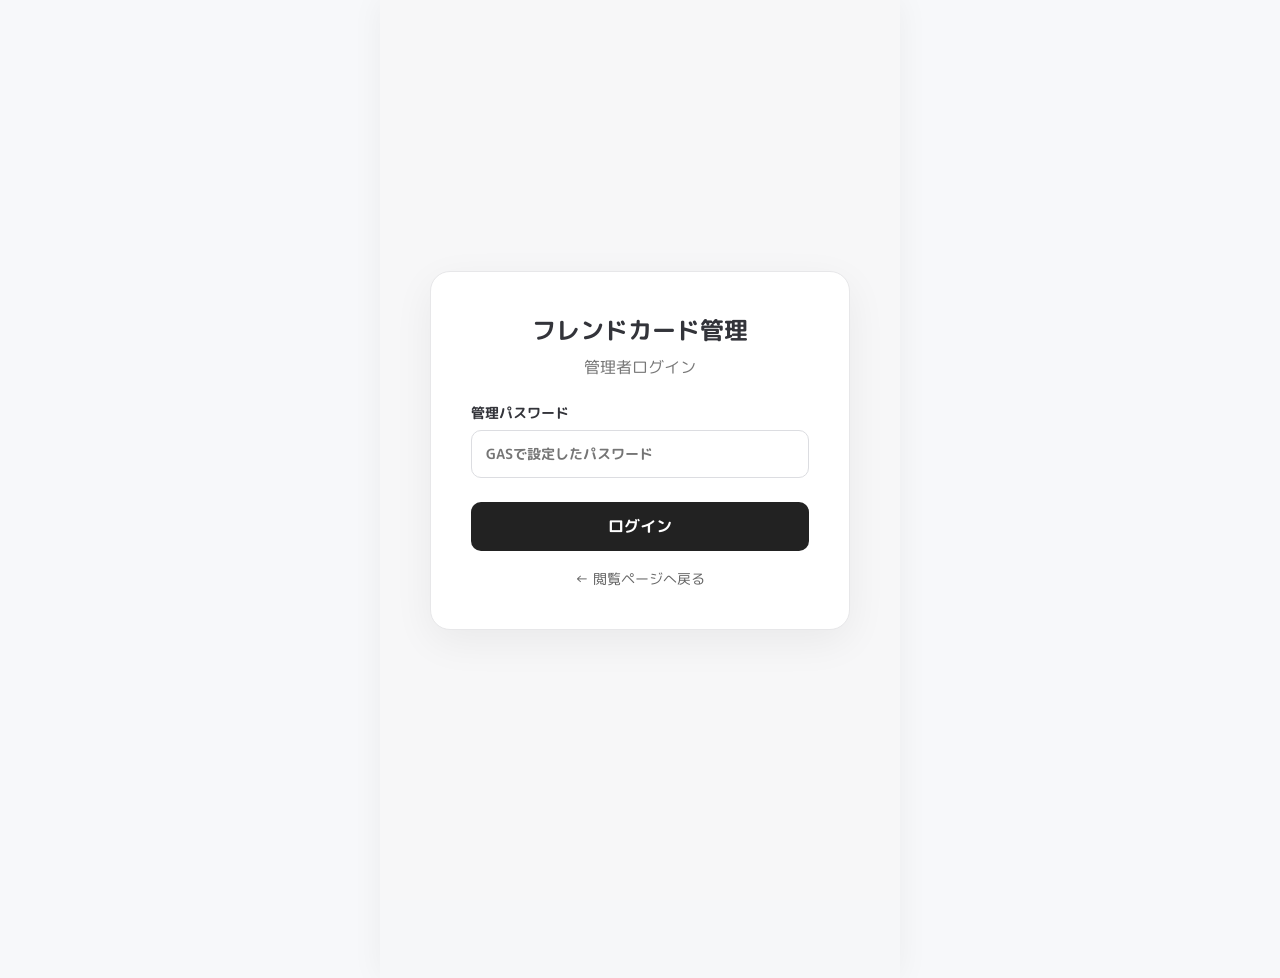
==== edit.html @ 9139710c "Add files via upload" ====
<!doctype html><html lang="ja"><head><meta charset="utf-8"><meta name="viewport" content="width=device-width,initial-scale=1"><meta name="theme-color" content="#ffffff"><title>フレンドカード管理</title><link rel="preconnect" href="https://fonts.googleapis.com"><link rel="preconnect" href="https://fonts.gstatic.com" crossorigin><link href="https://fonts.googleapis.com/css2?family=M+PLUS+Rounded+1c:wght@400;500;600;700&display=swap" rel="stylesheet"><link rel="stylesheet" href="assets/style.css"></head><body><script src="assets/config.js"></script><script src="assets/edit.js"></script></body></html>
---- assets/style.css ----
:root{--text:#33343a;--sub:#8a8d96;--line:#e8e9ed;--bg:#f7f8fa;--card:#fff;--accent:#777b86;--danger:#d9535f;--radius:14px}*{box-sizing:border-box}html,body{margin:0;min-height:100%;font-family:"M PLUS Rounded 1c",system-ui,sans-serif;color:var(--text);background:var(--bg)}body{max-width:520px;margin:auto;padding-bottom:78px}button,input{font:inherit}button{cursor:pointer}.header{position:sticky;top:0;z-index:20;background:rgba(255,255,255,.94);backdrop-filter:blur(12px);border-bottom:1px solid var(--line)}.header-inner{height:58px;padding:0 14px;display:flex;align-items:center;justify-content:space-between}.title{font-size:16px;font-weight:700}.head-actions{display:flex;gap:6px}.btn{border:1px solid var(--line);background:#fff;color:var(--text);border-radius:10px;padding:8px 11px;font-size:12px}.btn.primary{background:#33343a;color:#fff;border-color:#33343a}.btn.danger{color:var(--danger)}.hero{padding:18px 14px 10px}.search{display:flex;align-items:center;gap:8px;background:#fff;border:1px solid var(--line);border-radius:12px;padding:0 12px;height:44px}.search input{border:0;outline:0;width:100%;background:transparent;font-size:14px}.tabs{display:flex;gap:6px;overflow:auto;padding:8px 14px 12px;scrollbar-width:none}.tabs::-webkit-scrollbar{display:none}.tab{white-space:nowrap;border:1px solid var(--line);background:#fff;border-radius:999px;padding:7px 13px;font-size:12px;color:var(--sub)}.tab.active{background:#33343a;color:#fff;border-color:#33343a}.grid{display:grid;grid-template-columns:repeat(2,minmax(0,1fr));gap:10px;padding:0 12px}.card{background:#fff;border:1px solid var(--line);border-radius:14px;overflow:hidden;box-shadow:0 2px 10px rgba(20,20,30,.04)}.card-img{aspect-ratio:2/3;background:#f0f1f3;overflow:hidden}.card-img img{width:100%;height:100%;object-fit:cover;display:block}.card-info{padding:9px 10px}.chara{font-size:12px;font-weight:600;white-space:nowrap;overflow:hidden;text-overflow:ellipsis}.code{font-size:11px;color:var(--sub);margin-top:3px}.empty{text-align:center;color:var(--sub);padding:60px 20px}.pager{display:flex;justify-content:center;gap:8px;padding:18px}.bottom{position:fixed;bottom:0;left:50%;transform:translateX(-50%);width:min(520px,100%);background:rgba(255,255,255,.96);backdrop-filter:blur(10px);border-top:1px solid var(--line);display:flex;padding:8px;gap:8px;z-index:30}.bottom a{flex:1;text-align:center;text-decoration:none;color:var(--text);font-size:12px;padding:10px;border-radius:10px}.bottom a.active{background:#f0f1f3;font-weight:700}.modal{position:fixed;inset:0;background:rgba(0,0,0,.62);z-index:50;display:none;align-items:center;justify-content:center;padding:18px}.modal.open{display:flex}.modal img{max-width:min(460px,94vw);max-height:90vh;border-radius:12px;object-fit:contain;background:#fff}.close{position:fixed;right:14px;top:14px;border:0;background:#fff;width:40px;height:40px;border-radius:50%;font-size:20px}.admin{padding:14px}.upload{border:1.5px dashed #cfd1d7;background:#fff;border-radius:14px;padding:22px;text-align:center;margin-bottom:12px}.upload input{display:none}.upload-label{display:inline-block;border:1px solid var(--line);border-radius:10px;padding:10px 14px;font-size:13px;background:#fff}.hint{font-size:11px;color:var(--sub);margin-top:8px}.section{margin:20px 0 9px;font-size:13px;font-weight:700}.admin-grid{display:grid;gap:10px}.edit-card{background:#fff;border:1px solid var(--line);border-radius:14px;padding:10px;display:grid;grid-template-columns:86px 1fr;gap:10px}.edit-card img{width:86px;height:129px;object-fit:cover;border-radius:9px;background:#f0f1f3}.fields{display:flex;flex-direction:column;gap:7px}.fields input{width:100%;border:1px solid var(--line);border-radius:9px;padding:8px 9px;outline:none}.fields input:focus{border-color:#aaa}.row{display:flex;gap:6px}.row .btn{flex:1}.status{font-size:10px;color:#4d8b5d;min-height:14px}.check{position:absolute}.selectable{position:relative}.selectbox{position:absolute;top:7px;left:7px;width:23px;height:23px;border-radius:7px;border:1px solid #bbb;background:#fff;z-index:2;display:none}.selectbox.on{display:block}.selectbox.checked{background:#33343a;color:#fff;text-align:center;line-height:23px}.bar{position:fixed;bottom:0;left:50%;transform:translateX(-50%);width:min(520px,100%);z-index:40;background:#33343a;color:#fff;padding:10px 12px;display:none;align-items:center;gap:8px}.bar.show{display:flex}.bar .count{flex:1;font-size:12px}.bar button{border:0;border-radius:9px;padding:8px 11px}.toast{position:fixed;left:50%;bottom:76px;transform:translateX(-50%);background:#33343a;color:#fff;border-radius:999px;padding:9px 14px;font-size:11px;opacity:0;pointer-events:none;transition:.2s;z-index:60}.toast.show{opacity:1}.setup-warning{margin:14px;padding:14px;border:1px solid #ead6a0;background:#fffaf0;border-radius:12px;font-size:12px;line-height:1.7}.settings{padding:14px;background:#fff;border:1px solid var(--line);border-radius:14px;margin-top:14px}.settings code{word-break:break-all}.loading{text-align:center;padding:50px;color:var(--sub)}@media(min-width:521px){body{box-shadow:0 0 30px rgba(0,0,0,.05);min-height:100vh}}

/* ===== Responsive PC layout ===== */
@media (min-width: 768px) {
  body { background: #f6f7f9; }
  .app { max-width: 1280px; margin: 0 auto; min-height: 100vh; background: #fff; box-shadow: 0 0 30px rgba(0,0,0,.05); }
  .header { position: sticky; top: 0; z-index: 20; padding: 18px 32px; border-bottom: 1px solid #eee; background: rgba(255,255,255,.96); backdrop-filter: blur(10px); }
  .header-inner { max-width: 1216px; margin: 0 auto; }
  .search { max-width: 760px; }
  .tabs { padding: 14px 32px; gap: 8px; overflow-x: auto; white-space: nowrap; }
  .tabs button { padding: 9px 16px; }
  .main { padding: 24px 32px 48px; }
  .card-grid { max-width: 1216px; margin: 0 auto; grid-template-columns: repeat(5, minmax(0,1fr)); gap: 18px; }
  .card { border-radius: 12px; }
  .card img { width: 100%; height: auto; aspect-ratio: 59 / 86; object-fit: cover; }
  .pager { margin: 30px auto 0; }
  .bottom-nav { position: sticky; bottom: 0; max-width: 1216px; margin: 0 auto; border-top: 1px solid #eee; }
  .modal { align-items: center; padding: 32px; }
  .modal-content { max-width: 620px; max-height: 90vh; border-radius: 16px; }
  .modal img { max-height: 76vh; object-fit: contain; }

  /* edit page */
  .admin { max-width: 1216px; margin: 0 auto; padding: 28px 32px 56px; }
  .upload-panel { padding: 24px; border-radius: 16px; }
  .edit-list { display: grid; grid-template-columns: repeat(4, minmax(0,1fr)); gap: 18px; }
  .edit-card { min-width: 0; }
}

@media (min-width: 1100px) {
  .card-grid { grid-template-columns: repeat(6, minmax(0,1fr)); }
  .edit-list { grid-template-columns: repeat(5, minmax(0,1fr)); }
}

@media (min-width: 768px) and (max-width: 1099px) {
  .card-grid { grid-template-columns: repeat(4, minmax(0,1fr)); }
  .edit-list { grid-template-columns: repeat(3, minmax(0,1fr)); }
}

/* 管理者ログイン */
.login-page{min-height:100vh;display:grid;place-items:center;padding:24px;background:#f7f7f8}
.login-box{width:min(100%,420px);background:#fff;border:1px solid #e7e7e9;border-radius:20px;padding:32px;box-shadow:0 12px 40px rgba(0,0,0,.06)}
.login-title{font-size:24px;font-weight:700;text-align:center}.login-sub{text-align:center;color:#777;margin:8px 0 24px}.login-box label{display:block;font-size:14px;font-weight:600;margin:16px 0}.login-box input{display:block;width:100%;box-sizing:border-box;margin-top:7px;padding:13px 14px;border:1px solid #dcdde1;border-radius:10px;font:inherit;outline:none}.login-box input:focus{border-color:#999}.primary{border:0;border-radius:10px;background:#222;color:#fff;padding:13px 18px;font:inherit;font-weight:600;cursor:pointer}.login-btn{width:100%;margin-top:8px}.login-btn:disabled{opacity:.6}.login-error{padding:10px 12px;border-radius:10px;background:#fff0f0;color:#c33;font-size:13px}.back-link{display:block;text-align:center;color:#666;text-decoration:none;margin-top:18px;font-size:14px}.admin-user{font-size:12px;color:#888;margin-top:3px}
@media (min-width:768px){.login-box{padding:40px}}
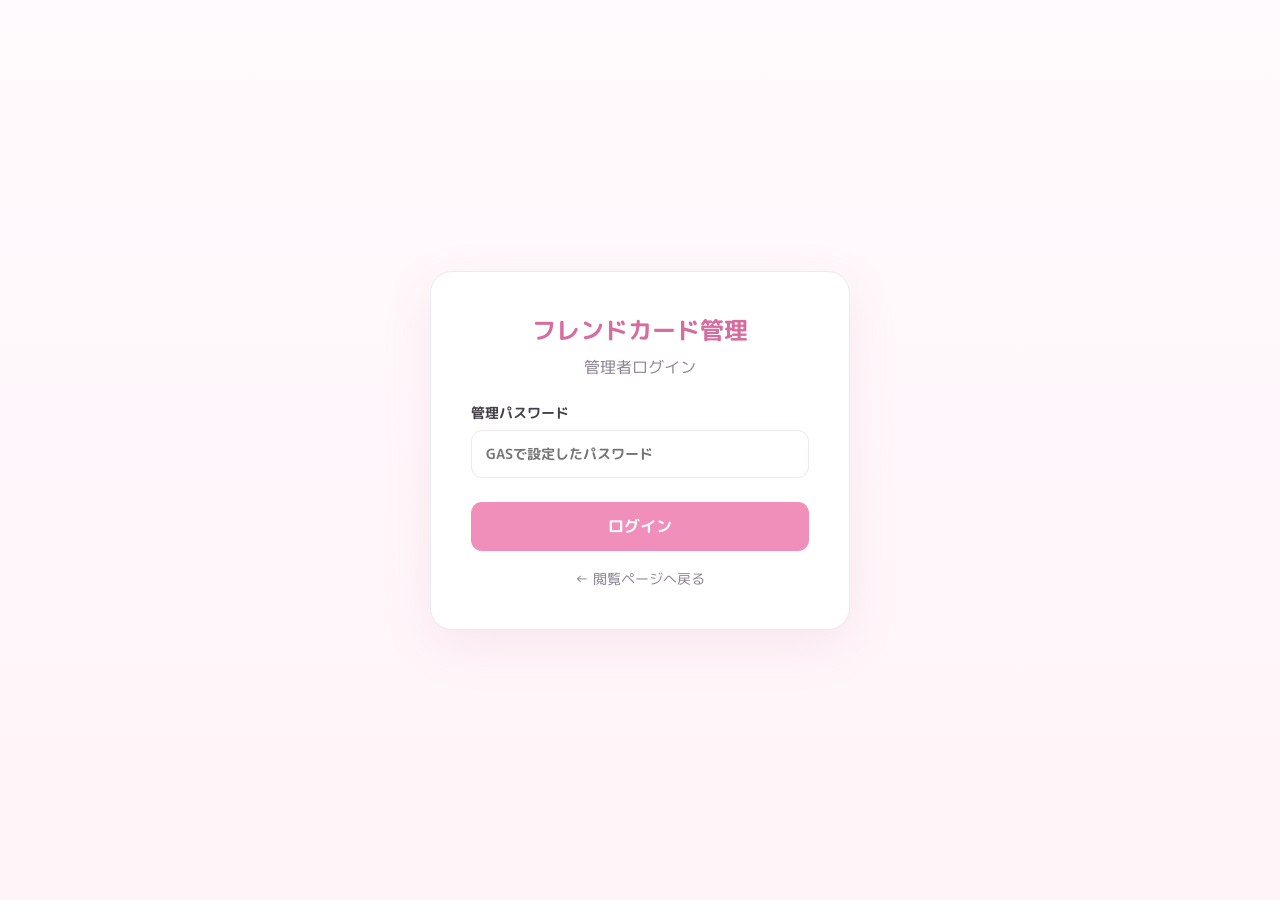
==== commit 1bfcca63: "Update edit.html" ====
--- a/edit.html
+++ b/edit.html
@@ -1 +1 @@
-<!doctype html><html lang="ja"><head><meta charset="utf-8"><meta name="viewport" content="width=device-width,initial-scale=1"><meta name="theme-color" content="#ffffff"><title>フレンドカード管理</title><link rel="preconnect" href="https://fonts.googleapis.com"><link rel="preconnect" href="https://fonts.gstatic.com" crossorigin><link href="https://fonts.googleapis.com/css2?family=M+PLUS+Rounded+1c:wght@400;500;600;700&display=swap" rel="stylesheet"><link rel="stylesheet" href="assets/style.css"></head><body><script src="assets/config.js"></script><script src="assets/edit.js"></script></body></html>
+<!doctype html><html lang="ja"><head><meta charset="utf-8"><meta name="viewport" content="width=device-width,initial-scale=1"><meta name="theme-color" content="#ffffff"><title>フレンドカード管理</title><link rel="preconnect" href="https://fonts.googleapis.com"><link rel="preconnect" href="https://fonts.gstatic.com" crossorigin><link href="https://fonts.googleapis.com/css2?family=M+PLUS+Rounded+1c:wght@400;500;600;700&display=swap" rel="stylesheet"><link rel="stylesheet" href="assets/style.css?v=20260907-9"></head><body><script src="assets/config.js"></script><script src="assets/edit.js?v=20260907-9"></script></body></html>
--- a/assets/style.css
+++ b/assets/style.css
@@ -1,43 +1,1047 @@
-:root{--text:#33343a;--sub:#8a8d96;--line:#e8e9ed;--bg:#f7f8fa;--card:#fff;--accent:#777b86;--danger:#d9535f;--radius:14px}*{box-sizing:border-box}html,body{margin:0;min-height:100%;font-family:"M PLUS Rounded 1c",system-ui,sans-serif;color:var(--text);background:var(--bg)}body{max-width:520px;margin:auto;padding-bottom:78px}button,input{font:inherit}button{cursor:pointer}.header{position:sticky;top:0;z-index:20;background:rgba(255,255,255,.94);backdrop-filter:blur(12px);border-bottom:1px solid var(--line)}.header-inner{height:58px;padding:0 14px;display:flex;align-items:center;justify-content:space-between}.title{font-size:16px;font-weight:700}.head-actions{display:flex;gap:6px}.btn{border:1px solid var(--line);background:#fff;color:var(--text);border-radius:10px;padding:8px 11px;font-size:12px}.btn.primary{background:#33343a;color:#fff;border-color:#33343a}.btn.danger{color:var(--danger)}.hero{padding:18px 14px 10px}.search{display:flex;align-items:center;gap:8px;background:#fff;border:1px solid var(--line);border-radius:12px;padding:0 12px;height:44px}.search input{border:0;outline:0;width:100%;background:transparent;font-size:14px}.tabs{display:flex;gap:6px;overflow:auto;padding:8px 14px 12px;scrollbar-width:none}.tabs::-webkit-scrollbar{display:none}.tab{white-space:nowrap;border:1px solid var(--line);background:#fff;border-radius:999px;padding:7px 13px;font-size:12px;color:var(--sub)}.tab.active{background:#33343a;color:#fff;border-color:#33343a}.grid{display:grid;grid-template-columns:repeat(2,minmax(0,1fr));gap:10px;padding:0 12px}.card{background:#fff;border:1px solid var(--line);border-radius:14px;overflow:hidden;box-shadow:0 2px 10px rgba(20,20,30,.04)}.card-img{aspect-ratio:2/3;background:#f0f1f3;overflow:hidden}.card-img img{width:100%;height:100%;object-fit:cover;display:block}.card-info{padding:9px 10px}.chara{font-size:12px;font-weight:600;white-space:nowrap;overflow:hidden;text-overflow:ellipsis}.code{font-size:11px;color:var(--sub);margin-top:3px}.empty{text-align:center;color:var(--sub);padding:60px 20px}.pager{display:flex;justify-content:center;gap:8px;padding:18px}.bottom{position:fixed;bottom:0;left:50%;transform:translateX(-50%);width:min(520px,100%);background:rgba(255,255,255,.96);backdrop-filter:blur(10px);border-top:1px solid var(--line);display:flex;padding:8px;gap:8px;z-index:30}.bottom a{flex:1;text-align:center;text-decoration:none;color:var(--text);font-size:12px;padding:10px;border-radius:10px}.bottom a.active{background:#f0f1f3;font-weight:700}.modal{position:fixed;inset:0;background:rgba(0,0,0,.62);z-index:50;display:none;align-items:center;justify-content:center;padding:18px}.modal.open{display:flex}.modal img{max-width:min(460px,94vw);max-height:90vh;border-radius:12px;object-fit:contain;background:#fff}.close{position:fixed;right:14px;top:14px;border:0;background:#fff;width:40px;height:40px;border-radius:50%;font-size:20px}.admin{padding:14px}.upload{border:1.5px dashed #cfd1d7;background:#fff;border-radius:14px;padding:22px;text-align:center;margin-bottom:12px}.upload input{display:none}.upload-label{display:inline-block;border:1px solid var(--line);border-radius:10px;padding:10px 14px;font-size:13px;background:#fff}.hint{font-size:11px;color:var(--sub);margin-top:8px}.section{margin:20px 0 9px;font-size:13px;font-weight:700}.admin-grid{display:grid;gap:10px}.edit-card{background:#fff;border:1px solid var(--line);border-radius:14px;padding:10px;display:grid;grid-template-columns:86px 1fr;gap:10px}.edit-card img{width:86px;height:129px;object-fit:cover;border-radius:9px;background:#f0f1f3}.fields{display:flex;flex-direction:column;gap:7px}.fields input{width:100%;border:1px solid var(--line);border-radius:9px;padding:8px 9px;outline:none}.fields input:focus{border-color:#aaa}.row{display:flex;gap:6px}.row .btn{flex:1}.status{font-size:10px;color:#4d8b5d;min-height:14px}.check{position:absolute}.selectable{position:relative}.selectbox{position:absolute;top:7px;left:7px;width:23px;height:23px;border-radius:7px;border:1px solid #bbb;background:#fff;z-index:2;display:none}.selectbox.on{display:block}.selectbox.checked{background:#33343a;color:#fff;text-align:center;line-height:23px}.bar{position:fixed;bottom:0;left:50%;transform:translateX(-50%);width:min(520px,100%);z-index:40;background:#33343a;color:#fff;padding:10px 12px;display:none;align-items:center;gap:8px}.bar.show{display:flex}.bar .count{flex:1;font-size:12px}.bar button{border:0;border-radius:9px;padding:8px 11px}.toast{position:fixed;left:50%;bottom:76px;transform:translateX(-50%);background:#33343a;color:#fff;border-radius:999px;padding:9px 14px;font-size:11px;opacity:0;pointer-events:none;transition:.2s;z-index:60}.toast.show{opacity:1}.setup-warning{margin:14px;padding:14px;border:1px solid #ead6a0;background:#fffaf0;border-radius:12px;font-size:12px;line-height:1.7}.settings{padding:14px;background:#fff;border:1px solid var(--line);border-radius:14px;margin-top:14px}.settings code{word-break:break-all}.loading{text-align:center;padding:50px;color:var(--sub)}@media(min-width:521px){body{box-shadow:0 0 30px rgba(0,0,0,.05);min-height:100vh}}
-
-/* ===== Responsive PC layout ===== */
-@media (min-width: 768px) {
-  body { background: #f6f7f9; }
-  .app { max-width: 1280px; margin: 0 auto; min-height: 100vh; background: #fff; box-shadow: 0 0 30px rgba(0,0,0,.05); }
-  .header { position: sticky; top: 0; z-index: 20; padding: 18px 32px; border-bottom: 1px solid #eee; background: rgba(255,255,255,.96); backdrop-filter: blur(10px); }
-  .header-inner { max-width: 1216px; margin: 0 auto; }
-  .search { max-width: 760px; }
-  .tabs { padding: 14px 32px; gap: 8px; overflow-x: auto; white-space: nowrap; }
-  .tabs button { padding: 9px 16px; }
-  .main { padding: 24px 32px 48px; }
-  .card-grid { max-width: 1216px; margin: 0 auto; grid-template-columns: repeat(5, minmax(0,1fr)); gap: 18px; }
-  .card { border-radius: 12px; }
-  .card img { width: 100%; height: auto; aspect-ratio: 59 / 86; object-fit: cover; }
-  .pager { margin: 30px auto 0; }
-  .bottom-nav { position: sticky; bottom: 0; max-width: 1216px; margin: 0 auto; border-top: 1px solid #eee; }
-  .modal { align-items: center; padding: 32px; }
-  .modal-content { max-width: 620px; max-height: 90vh; border-radius: 16px; }
-  .modal img { max-height: 76vh; object-fit: contain; }
-
-  /* edit page */
-  .admin { max-width: 1216px; margin: 0 auto; padding: 28px 32px 56px; }
-  .upload-panel { padding: 24px; border-radius: 16px; }
-  .edit-list { display: grid; grid-template-columns: repeat(4, minmax(0,1fr)); gap: 18px; }
-  .edit-card { min-width: 0; }
-}
-
-@media (min-width: 1100px) {
-  .card-grid { grid-template-columns: repeat(6, minmax(0,1fr)); }
-  .edit-list { grid-template-columns: repeat(5, minmax(0,1fr)); }
-}
-
-@media (min-width: 768px) and (max-width: 1099px) {
-  .card-grid { grid-template-columns: repeat(4, minmax(0,1fr)); }
-  .edit-list { grid-template-columns: repeat(3, minmax(0,1fr)); }
+:root{
+  --text:#493943;
+  --sub:#987b8a;
+  --line:#f1dce6;
+  --bg:#fff9fc;
+  --card:#ffffff;
+  --accent:#e991b7;
+  --accent-dark:#d96d9f;
+  --accent-soft:#fdebf3;
+  --danger:#d9535f;
+  --radius:18px;
+  --shadow:0 8px 28px rgba(190,112,150,.10);
+  --shadow-hover:0 18px 42px rgba(190,112,150,.20);
+}
+
+*{box-sizing:border-box}
+html,body{
+  margin:0;
+  min-height:100%;
+  font-family:"M PLUS Rounded 1c",system-ui,sans-serif;
+  color:var(--text);
+  background:var(--bg)
+}
+body{
+  margin:auto;
+  padding-bottom:24px
+}
+button,input{font:inherit}
+button{cursor:pointer}
+
+.header{
+  position:sticky;
+  top:0;
+  z-index:20;
+  background:rgba(255,255,255,.92);
+  backdrop-filter:blur(14px);
+  border-bottom:1px solid var(--line)
+}
+.header-inner{
+  max-width:1440px;
+  height:64px;
+  padding:0 18px;
+  margin:0 auto;
+  display:flex;
+  align-items:center;
+  justify-content:space-between
+}
+.title{
+  font-size:17px;
+  font-weight:700;
+  letter-spacing:.02em;
+  color:var(--accent-dark)
+}
+.head-actions{display:flex;gap:6px}
+
+.btn{
+  border:1px solid var(--line);
+  background:#fff;
+  color:var(--text);
+  border-radius:12px;
+  padding:8px 12px;
+  font-size:12px;
+  transition:transform .18s ease,box-shadow .18s ease,border-color .18s ease
+}
+.btn:hover{
+  transform:translateY(-1px);
+  border-color:#e6bfd0;
+  box-shadow:0 6px 16px rgba(190,112,150,.10)
+}
+.btn.primary{
+  background:var(--accent);
+  color:#fff;
+  border-color:var(--accent)
+}
+.btn.danger{color:var(--danger)}
+
+.hero{
+  max-width:1440px;
+  margin:0 auto;
+  padding:22px 14px 10px
+}
+.search{
+  display:flex;
+  align-items:center;
+  gap:8px;
+  background:#fff;
+  border:1px solid var(--line);
+  border-radius:14px;
+  padding:0 14px;
+  height:46px;
+  box-shadow:0 4px 18px rgba(190,112,150,.06)
+}
+.search:focus-within{
+  border-color:#e7b2ca;
+  box-shadow:0 0 0 4px rgba(233,145,183,.10)
+}
+.search input{
+  border:0;
+  outline:0;
+  width:100%;
+  background:transparent;
+  font-size:16px;
+  color:var(--text)
+}
+
+.tabs{
+  max-width:1440px;
+  margin:0 auto;
+  display:flex;
+  gap:7px;
+  overflow:auto;
+  padding:9px 14px 16px;
+  scrollbar-width:none
+}
+.tabs::-webkit-scrollbar{display:none}
+.tab{
+  white-space:nowrap;
+  border:1px solid var(--line);
+  background:#fff;
+  border-radius:999px;
+  padding:8px 14px;
+  font-size:12px;
+  color:var(--sub);
+  transition:.18s ease
+}
+.tab:hover{
+  border-color:#e7b2ca;
+  color:var(--accent-dark)
+}
+.tab.active{
+  background:var(--accent);
+  color:#fff;
+  border-color:var(--accent);
+  box-shadow:0 5px 15px rgba(217,109,159,.18)
+}
+
+.grid{
+  width:min(100% - 24px, 1440px);
+  margin:0 auto;
+  display:grid;
+  grid-template-columns:repeat(2,minmax(0,1fr));
+  gap:12px
+}
+
+.card{
+  background:var(--card);
+  border:1px solid var(--line);
+  border-radius:var(--radius);
+  overflow:hidden;
+  box-shadow:var(--shadow);
+  transform:translateY(0);
+  transition:transform .22s ease,box-shadow .22s ease,border-color .22s ease;
+  animation:cardIn .52s cubic-bezier(.2,.75,.25,1) both;
+  animation-delay:var(--delay,0ms);
+  will-change:transform,opacity
+}
+.card:hover{
+  transform:translateY(-7px);
+  box-shadow:var(--shadow-hover);
+  border-color:#e9bfd2
+}
+@keyframes cardIn{
+  from{
+    opacity:0;
+    transform:translateY(20px) scale(.985)
+  }
+  to{
+    opacity:1;
+    transform:translateY(0) scale(1)
+  }
+}
+
+.card-img{
+  aspect-ratio:59/86;
+  background:#fff2f7;
+  overflow:hidden
+}
+.card-img img{
+  width:100%;
+  height:100%;
+  object-fit:cover;
+  display:block;
+  transition:transform .28s ease
+}
+.card:hover .card-img img{transform:scale(1.018)}
+
+.card-info{padding:10px 11px 11px}
+.chara{
+  font-size:12px;
+  font-weight:600;
+  white-space:nowrap;
+  overflow:hidden;
+  text-overflow:ellipsis
+}
+.code{
+  font-size:11px;
+  color:var(--sub);
+  margin-top:3px
+}
+.empty{
+  text-align:center;
+  color:var(--sub);
+  padding:70px 20px
+}
+.pager{
+  display:flex;
+  justify-content:center;
+  align-items:center;
+  gap:8px;
+  padding:24px 12px 34px
+}
+
+/* 公開ページでは下部ナビを使用しない */
+.bottom{display:none!important}
+
+.modal{
+  position:fixed;
+  inset:0;
+  background:rgba(55,34,45,.68);
+  z-index:50;
+  display:none;
+  align-items:center;
+  justify-content:center;
+  padding:18px;
+  opacity:0;
+  transition:opacity .2s ease
+}
+.modal.open{
+  display:flex;
+  opacity:1
+}
+.modal img{
+  max-width:min(520px,94vw);
+  max-height:90vh;
+  border-radius:18px;
+  object-fit:contain;
+  background:#fff;
+  box-shadow:0 24px 70px rgba(40,20,30,.30);
+  animation:modalIn .22s ease both
+}
+@keyframes modalIn{
+  from{opacity:0;transform:scale(.96) translateY(8px)}
+  to{opacity:1;transform:scale(1) translateY(0)}
+}
+.close{
+  position:fixed;
+  right:14px;
+  top:14px;
+  border:1px solid rgba(255,255,255,.5);
+  background:#fff;
+  width:42px;
+  height:42px;
+  border-radius:50%;
+  font-size:20px;
+  color:var(--accent-dark);
+  box-shadow:0 7px 25px rgba(0,0,0,.15)
+}
+
+/* ===== 管理画面 ===== */
+.admin{
+  max-width:1280px;
+  margin:0 auto;
+  padding:14px
+}
+.upload{
+  border:1.5px dashed #e8b9cf;
+  background:#fff;
+  border-radius:16px;
+  padding:22px;
+  text-align:center;
+  margin-bottom:12px
+}
+.upload input{display:none}
+.upload-label{
+  display:inline-block;
+  border:1px solid var(--line);
+  border-radius:11px;
+  padding:10px 14px;
+  font-size:13px;
+  background:#fff
+}
+.hint{font-size:11px;color:var(--sub);margin-top:8px}
+.section{margin:20px 0 9px;font-size:13px;font-weight:700}
+.admin-grid{display:grid;gap:10px}
+.edit-card{
+  background:#fff;
+  border:1px solid var(--line);
+  border-radius:16px;
+  padding:10px;
+  display:grid;
+  grid-template-columns:86px 1fr;
+  gap:10px
+}
+.edit-card img{
+  width:86px;
+  height:129px;
+  object-fit:cover;
+  border-radius:10px;
+  background:#fff2f7
+}
+.fields{display:flex;flex-direction:column;gap:7px}
+.fields input{
+  width:100%;
+  border:1px solid var(--line);
+  border-radius:10px;
+  padding:8px 9px;
+  outline:none
+}
+.fields input:focus{border-color:#e1a6c1}
+.row{display:flex;gap:6px}
+.row .btn{flex:1}
+.status{font-size:10px;color:#4d8b5d;min-height:14px}
+.check{position:absolute}
+.selectable{position:relative}
+.selectbox{
+  position:absolute;
+  top:7px;
+  left:7px;
+  width:23px;
+  height:23px;
+  border-radius:7px;
+  border:1px solid #bbb;
+  background:#fff;
+  z-index:2;
+  display:none
+}
+.selectbox.on{display:block}
+.selectbox.checked{
+  background:var(--accent-dark);
+  color:#fff;
+  text-align:center;
+  line-height:23px
+}
+.bar{
+  position:fixed;
+  bottom:0;
+  left:50%;
+  transform:translateX(-50%);
+  width:min(1280px,100%);
+  z-index:40;
+  background:#4a3540;
+  color:#fff;
+  padding:10px 12px;
+  display:none;
+  align-items:center;
+  gap:8px
+}
+.bar.show{display:flex}
+.bar .count{flex:1;font-size:12px}
+.bar button{border:0;border-radius:9px;padding:8px 11px}
+.toast{
+  position:fixed;
+  left:50%;
+  bottom:28px;
+  transform:translateX(-50%);
+  background:#4a3540;
+  color:#fff;
+  border-radius:999px;
+  padding:9px 14px;
+  font-size:11px;
+  opacity:0;
+  pointer-events:none;
+  transition:.2s;
+  z-index:60
+}
+.toast.show{opacity:1}
+.setup-warning{
+  margin:14px;
+  padding:14px;
+  border:1px solid #ead6a0;
+  background:#fffaf0;
+  border-radius:12px;
+  font-size:12px;
+  line-height:1.7
+}
+.settings{
+  padding:14px;
+  background:#fff;
+  border:1px solid var(--line);
+  border-radius:14px;
+  margin-top:14px
+}
+.settings code{word-break:break-all}
+.loading{text-align:center;padding:50px;color:var(--sub)}
+
+/* ===== PC / タブレット ===== */
+@media (min-width:700px){
+  .header-inner{height:70px;padding:0 28px}
+  .title{font-size:19px}
+  .hero{padding:28px 28px 12px}
+  .search{max-width:780px;height:48px}
+  .tabs{padding:10px 28px 20px}
+  .grid{
+    width:min(100% - 56px,1440px);
+    grid-template-columns:repeat(4,minmax(0,1fr));
+    gap:18px
+  }
+  .admin{padding:28px 32px 56px}
+}
+
+@media (min-width:1000px){
+  .grid{
+    grid-template-columns:repeat(5,minmax(0,1fr));
+    gap:20px
+  }
+  .admin-grid{
+    grid-template-columns:repeat(3,minmax(0,1fr));
+    gap:18px
+  }
+}
+
+@media (min-width:1250px){
+  .grid{
+    grid-template-columns:repeat(6,minmax(0,1fr));
+    gap:22px
+  }
+  .admin-grid{
+    grid-template-columns:repeat(4,minmax(0,1fr))
+  }
+}
+
+@media (min-width:1550px){
+  .grid{
+    max-width:1580px;
+    grid-template-columns:repeat(7,minmax(0,1fr))
+  }
+  .hero,.tabs,.header-inner{max-width:1580px}
 }
 
 /* 管理者ログイン */
-.login-page{min-height:100vh;display:grid;place-items:center;padding:24px;background:#f7f7f8}
-.login-box{width:min(100%,420px);background:#fff;border:1px solid #e7e7e9;border-radius:20px;padding:32px;box-shadow:0 12px 40px rgba(0,0,0,.06)}
-.login-title{font-size:24px;font-weight:700;text-align:center}.login-sub{text-align:center;color:#777;margin:8px 0 24px}.login-box label{display:block;font-size:14px;font-weight:600;margin:16px 0}.login-box input{display:block;width:100%;box-sizing:border-box;margin-top:7px;padding:13px 14px;border:1px solid #dcdde1;border-radius:10px;font:inherit;outline:none}.login-box input:focus{border-color:#999}.primary{border:0;border-radius:10px;background:#222;color:#fff;padding:13px 18px;font:inherit;font-weight:600;cursor:pointer}.login-btn{width:100%;margin-top:8px}.login-btn:disabled{opacity:.6}.login-error{padding:10px 12px;border-radius:10px;background:#fff0f0;color:#c33;font-size:13px}.back-link{display:block;text-align:center;color:#666;text-decoration:none;margin-top:18px;font-size:14px}.admin-user{font-size:12px;color:#888;margin-top:3px}
+.login-page{
+  min-height:100vh;
+  display:grid;
+  place-items:center;
+  padding:24px;
+  background:linear-gradient(180deg,#fffafd,#fff5f9)
+}
+.login-box{
+  width:min(100%,420px);
+  background:#fff;
+  border:1px solid var(--line);
+  border-radius:22px;
+  padding:32px;
+  box-shadow:0 16px 50px rgba(190,112,150,.12)
+}
+.login-title{
+  font-size:24px;
+  font-weight:700;
+  text-align:center;
+  color:var(--accent-dark)
+}
+.login-sub{text-align:center;color:var(--sub);margin:8px 0 24px}
+.login-box label{display:block;font-size:14px;font-weight:600;margin:16px 0}
+.login-box input{
+  display:block;
+  width:100%;
+  box-sizing:border-box;
+  margin-top:7px;
+  padding:13px 14px;
+  border:1px solid var(--line);
+  border-radius:11px;
+  font:inherit;
+  outline:none
+}
+.login-box input:focus{border-color:#dda0bd}
+.primary{
+  border:0;
+  border-radius:11px;
+  background:var(--accent);
+  color:#fff;
+  padding:13px 18px;
+  font:inherit;
+  font-weight:600;
+  cursor:pointer
+}
+.login-btn{width:100%;margin-top:8px}
+.login-btn:disabled{opacity:.6}
+.login-error{
+  padding:10px 12px;
+  border-radius:10px;
+  background:#fff0f0;
+  color:#c33;
+  font-size:13px
+}
+.back-link{
+  display:block;
+  text-align:center;
+  color:var(--sub);
+  text-decoration:none;
+  margin-top:18px;
+  font-size:14px
+}
+.admin-user{font-size:12px;color:var(--sub);margin-top:3px}
+
 @media (min-width:768px){.login-box{padding:40px}}
+
+@media (prefers-reduced-motion:reduce){
+  *,*::before,*::after{
+    animation-duration:.01ms!important;
+    animation-iteration-count:1!important;
+    transition-duration:.01ms!important;
+    scroll-behavior:auto!important
+  }
+}
+
+
+/* ===== スマホ・タッチ操作のカードアニメーション =====
+   表示時の cardIn はPC/スマホ共通。
+   スマホではタップしている間、少し浮いて反応します。 */
+@media (hover:none) and (pointer:coarse){
+  .card{
+    transition:
+      transform .18s ease,
+      box-shadow .18s ease,
+      border-color .18s ease;
+  }
+
+  .card:active{
+    transform:translateY(-5px) scale(.99);
+    box-shadow:0 14px 34px rgba(190,112,150,.20);
+    border-color:#e9bfd2;
+  }
+
+  .card:active .card-img img{
+    transform:scale(1.018);
+  }
+}
+
+.search input{touch-action:manipulation;}
+
+
+/* ===== iPhone Safari 検索欄ズーム対策 =====
+   iOS Safariは入力欄の実効フォントサイズが16px未満だと自動ズームするため、
+   検索欄だけ16px以上を強制します。 */
+.search input,
+.search input:focus,
+.search input:active{
+  font-size:16px!important;
+  line-height:1.25!important;
+  -webkit-text-size-adjust:100%;
+  text-size-adjust:100%;
+  transform:none!important;
+  zoom:1!important;
+}
+
+/* iPhoneのフォームUIが独自縮小されるのを避ける */
+@supports (-webkit-touch-callout:none){
+  .search input{
+    font-size:16px!important;
+    min-height:24px;
+  }
+}
+
+
+/* =========================================================
+   公開ページ 2026-09-07
+   白ベース + ピンク / 水色グラデーション
+   ========================================================= */
+:root{
+  --text:#45404a;
+  --sub:#8d8491;
+  --line:#eee8ef;
+  --bg:#ffffff;
+  --card:#ffffff;
+  --accent:#ef8fba;
+  --accent-dark:#d76c9f;
+  --accent-blue:#8ed7ee;
+  --accent-soft:#fff1f7;
+  --radius:18px;
+  --shadow:0 8px 25px rgba(203,147,180,.10);
+  --shadow-hover:0 18px 42px rgba(168,139,190,.18);
+}
+
+html,body{
+  background:
+    radial-gradient(circle at 8% 8%, rgba(255,207,228,.22), transparent 28rem),
+    radial-gradient(circle at 92% 14%, rgba(188,232,246,.22), transparent 30rem),
+    #fff;
+}
+
+/* 上部タイトル部分は白を中心に、端だけ淡く色づけ */
+.header{
+  background:
+    linear-gradient(100deg,
+      rgba(255,219,235,.70) 0%,
+      rgba(255,255,255,.97) 28%,
+      rgba(255,255,255,.97) 72%,
+      rgba(205,239,249,.72) 100%);
+  border-bottom:1px solid rgba(226,213,225,.72);
+  box-shadow:0 5px 24px rgba(177,143,170,.07);
+}
+
+.title{
+  color:#665865;
+  background:linear-gradient(90deg,#e878ad 0%,#a978c7 48%,#70c7e6 100%);
+  -webkit-background-clip:text;
+  background-clip:text;
+  color:transparent;
+}
+
+.hero{
+  padding-top:22px;
+}
+
+.search{
+  background:rgba(255,255,255,.96);
+  border:1px solid #eee7ef;
+  box-shadow:0 5px 22px rgba(175,142,166,.08);
+}
+
+.search:focus-within{
+  border-color:#cbb9db;
+  box-shadow:
+    0 0 0 4px rgba(238,143,186,.08),
+    0 0 0 7px rgba(142,215,238,.045);
+}
+
+.tab{
+  background:rgba(255,255,255,.96);
+  border-color:#ece6ed;
+}
+
+.tab:hover{
+  border-color:#d8bdd5;
+}
+
+.tab.active{
+  color:#fff;
+  border-color:transparent;
+  background:linear-gradient(100deg,#ee8db9 0%,#d69acb 47%,#8dd5ec 100%);
+  box-shadow:0 6px 18px rgba(183,139,190,.20);
+}
+
+.card{
+  border-color:#eee9ef;
+}
+
+.card:hover{
+  border-color:#dfc8dd;
+}
+
+.card-img{
+  background:
+    linear-gradient(135deg,rgba(255,229,240,.65),rgba(226,246,251,.72));
+}
+
+/* ===== ページ番号 ===== */
+.pager{
+  gap:7px;
+  flex-wrap:wrap;
+  padding:28px 12px 40px;
+}
+
+.page-btn{
+  min-width:36px;
+  height:36px;
+  padding:0 10px;
+  border:1px solid #ebe5ec;
+  border-radius:999px;
+  background:#fff;
+  color:#817482;
+  font-size:12px;
+  font-weight:600;
+  box-shadow:0 3px 12px rgba(176,141,166,.06);
+  transition:transform .16s ease,border-color .16s ease,box-shadow .16s ease;
+}
+
+.page-btn:hover:not(:disabled){
+  transform:translateY(-2px);
+  border-color:#d7bfd6;
+  box-shadow:0 6px 16px rgba(176,141,166,.11);
+}
+
+.page-btn.active{
+  color:#fff;
+  border-color:transparent;
+  background:linear-gradient(135deg,#ed8ab6,#9edcf0);
+  box-shadow:0 6px 17px rgba(173,139,188,.22);
+}
+
+.page-btn:disabled{
+  opacity:.32;
+  cursor:default;
+}
+
+.page-arrow{
+  font-size:18px;
+  font-weight:500;
+}
+
+.page-ellipsis{
+  min-width:20px;
+  text-align:center;
+  color:#aaa0aa;
+  font-size:13px;
+}
+
+/* ===== 拡大画像と閉じるボタン ===== */
+.modal{
+  padding:28px;
+  background:rgba(54,47,56,.68);
+}
+
+.modal-content{
+  position:relative;
+  display:flex;
+  align-items:center;
+  justify-content:center;
+  max-width:94vw;
+  max-height:92vh;
+}
+
+.modal .modal-content img{
+  display:block;
+  max-width:min(520px,88vw);
+  max-height:88vh;
+  border-radius:18px;
+  object-fit:contain;
+  background:#fff;
+  box-shadow:0 24px 70px rgba(40,20,30,.30);
+  animation:modalIn .22s ease both;
+}
+
+.close{
+  position:absolute;
+  right:-16px;
+  top:-16px;
+  width:40px;
+  height:40px;
+  display:grid;
+  place-items:center;
+  padding:0;
+  border:2px solid rgba(255,255,255,.96);
+  border-radius:50%;
+  background:linear-gradient(135deg,#fff,#fff7fb);
+  color:#d96e9f;
+  font-size:21px;
+  line-height:1;
+  box-shadow:0 7px 24px rgba(42,29,37,.20);
+  z-index:2;
+}
+
+/* ===== スマホだけキャラ切替を画面下部へ固定 ===== */
+@media (max-width:699px){
+  body{
+    padding-bottom:94px;
+  }
+
+  .tabs{
+    position:fixed;
+    left:0;
+    right:0;
+    bottom:0;
+    z-index:40;
+    max-width:none;
+    margin:0;
+    padding:9px 10px calc(9px + env(safe-area-inset-bottom));
+    gap:7px;
+    background:
+      linear-gradient(100deg,
+        rgba(255,232,242,.96),
+        rgba(255,255,255,.98) 43%,
+        rgba(229,247,252,.97));
+    border-top:1px solid rgba(226,213,225,.85);
+    box-shadow:0 -8px 28px rgba(119,91,113,.10);
+    backdrop-filter:blur(16px);
+    -webkit-backdrop-filter:blur(16px);
+  }
+
+  .tab{
+    flex:0 0 auto;
+    padding:9px 14px;
+    box-shadow:0 2px 9px rgba(176,141,166,.05);
+  }
+
+  .pager{
+    padding-bottom:28px;
+  }
+
+  .modal{
+    padding:24px;
+  }
+
+  .modal .modal-content img{
+    max-width:88vw;
+    max-height:82vh;
+  }
+
+  .close{
+    right:-13px;
+    top:-13px;
+    width:38px;
+    height:38px;
+  }
+}
+
+/* PCでは従来どおり上部タブ */
+@media (min-width:700px){
+  .tabs{
+    position:static;
+  }
+}
+
+
+/* =========================================================
+   2026-09-07-7 デザイン調整
+   ========================================================= */
+
+/* タイトル文字：ピンクと水色の中間にあるラベンダー系の単色 */
+.title{
+  color:#a982ba!important;
+  background:none!important;
+  -webkit-background-clip:initial!important;
+  background-clip:initial!important;
+}
+
+/* タイトルバー：中央に白を挟まず、全面を淡いピンク→水色に */
+.header{
+  background:linear-gradient(
+    100deg,
+    #ffe7f1 0%,
+    #f6e9f7 46%,
+    #e5f5fb 100%
+  )!important;
+  border-bottom:1px solid #eee3ed;
+}
+
+/* PC側の「すべて / キャラ名」選択はグラデーションなし */
+.tab{
+  color:#817482;
+  background:#fff!important;
+  border:1px solid #ece6ed!important;
+  box-shadow:none;
+}
+
+.tab.active{
+  color:#a06691!important;
+  background:#fff0f7!important;
+  border-color:#efc9dc!important;
+  box-shadow:0 4px 13px rgba(204,135,170,.10)!important;
+}
+
+.tab:hover{
+  background:#fff8fb!important;
+  border-color:#e4ccdc!important;
+}
+
+/* PCではアイコンを隠して従来の文字タブに見せる */
+.tab-icon{
+  display:none;
+}
+
+/* スマホ：白い固定ホームバー + アイコン方式 */
+@media (max-width:699px){
+  body{
+    padding-bottom:88px;
+  }
+
+  .tabs{
+    position:fixed;
+    left:0;
+    right:0;
+    bottom:0;
+    z-index:40;
+    display:flex;
+    align-items:stretch;
+    justify-content:flex-start;
+    max-width:none;
+    margin:0;
+    padding:6px 8px calc(6px + env(safe-area-inset-bottom));
+    gap:2px;
+    overflow-x:auto;
+    overscroll-behavior-x:contain;
+    scrollbar-width:none;
+    background:rgba(255,255,255,.98)!important;
+    border-top:1px solid #eee8ee;
+    box-shadow:0 -7px 24px rgba(92,72,88,.09);
+    backdrop-filter:blur(14px);
+    -webkit-backdrop-filter:blur(14px);
+  }
+
+  .tabs::-webkit-scrollbar{
+    display:none;
+  }
+
+  .tab{
+    flex:1 0 66px;
+    min-width:66px;
+    min-height:58px;
+    margin:0;
+    padding:5px 5px 3px;
+    display:flex;
+    flex-direction:column;
+    align-items:center;
+    justify-content:center;
+    gap:3px;
+    border:0!important;
+    border-radius:12px;
+    background:transparent!important;
+    box-shadow:none!important;
+    color:#9d929c!important;
+    font-size:10px;
+    line-height:1.1;
+  }
+
+  .tab:hover{
+    background:transparent!important;
+  }
+
+  .tab.active{
+    color:#a66b91!important;
+    background:#fff2f8!important;
+    border:0!important;
+    box-shadow:none!important;
+  }
+
+  .tab-icon{
+    display:grid;
+    place-items:center;
+    width:25px;
+    height:25px;
+    color:currentColor;
+  }
+
+  .tab-icon svg{
+    width:23px;
+    height:23px;
+    fill:none;
+    stroke:currentColor;
+    stroke-width:1.8;
+    stroke-linecap:round;
+    stroke-linejoin:round;
+  }
+
+  .tab-icon-home svg path{
+    fill:none;
+  }
+
+  .tab-icon-person svg circle{
+    fill:none;
+  }
+
+  .tab-label{
+    display:block;
+    max-width:64px;
+    overflow:hidden;
+    text-overflow:ellipsis;
+    white-space:nowrap;
+  }
+}
+
+
+/* =========================================================
+   2026-09-07-8 微調整
+   ========================================================= */
+
+/* タイトルバー：少し濃いピンク→紫→水色 */
+.header{
+  background:linear-gradient(
+    100deg,
+    #ef9fc3 0%,
+    #cfa7d7 48%,
+    #8fd3e9 100%
+  )!important;
+  border-bottom:0!important;
+  box-shadow:0 5px 22px rgba(131,102,139,.13)!important;
+}
+
+.header-inner{
+  position:relative;
+}
+
+.title{
+  color:#fff!important;
+  background:none!important;
+  -webkit-text-fill-color:#fff!important;
+  text-shadow:0 1px 2px rgba(108,72,108,.12);
+}
+
+/* 最後に画像を追加した日 */
+.updated{
+  position:absolute;
+  right:12px;
+  top:50%;
+  transform:translateY(-50%);
+  color:rgba(255,255,255,.92);
+  font-size:10px;
+  font-weight:500;
+  letter-spacing:.02em;
+  white-space:nowrap;
+}
+
+/* ページ番号：淡い選択色 + 完全な丸 */
+.page-btn{
+  -webkit-appearance:none!important;
+  appearance:none!important;
+  box-sizing:border-box!important;
+  overflow:hidden!important;
+  border-radius:9999px!important;
+  background-clip:padding-box!important;
+  outline:none!important;
+}
+
+.page-btn:not(.page-arrow){
+  width:36px!important;
+  min-width:36px!important;
+  max-width:36px!important;
+  padding:0!important;
+}
+
+.page-btn.active{
+  color:#9a6d8d!important;
+  border:1px solid #ead4e3!important;
+  background:linear-gradient(
+    135deg,
+    #fde6f0 0%,
+    #f5e7f7 52%,
+    #e1f4fa 100%
+  )!important;
+  box-shadow:0 4px 12px rgba(173,139,188,.10)!important;
+}
+
+/* スマホ下部ナビ：項目が2～3個でも横に伸びすぎない。
+   5項目（すべて + 4人）が1画面に収まりやすい幅。 */
+@media (max-width:699px){
+  .tabs{
+    justify-content:center!important;
+    padding-left:6px!important;
+    padding-right:6px!important;
+  }
+
+  .tab{
+    flex:0 0 calc((100vw - 12px) / 5)!important;
+    width:calc((100vw - 12px) / 5)!important;
+    min-width:0!important;
+    max-width:76px!important;
+  }
+
+  .tab-label{
+    max-width:100%!important;
+  }
+
+  .updated{
+    right:10px;
+    font-size:9px;
+  }
+}
